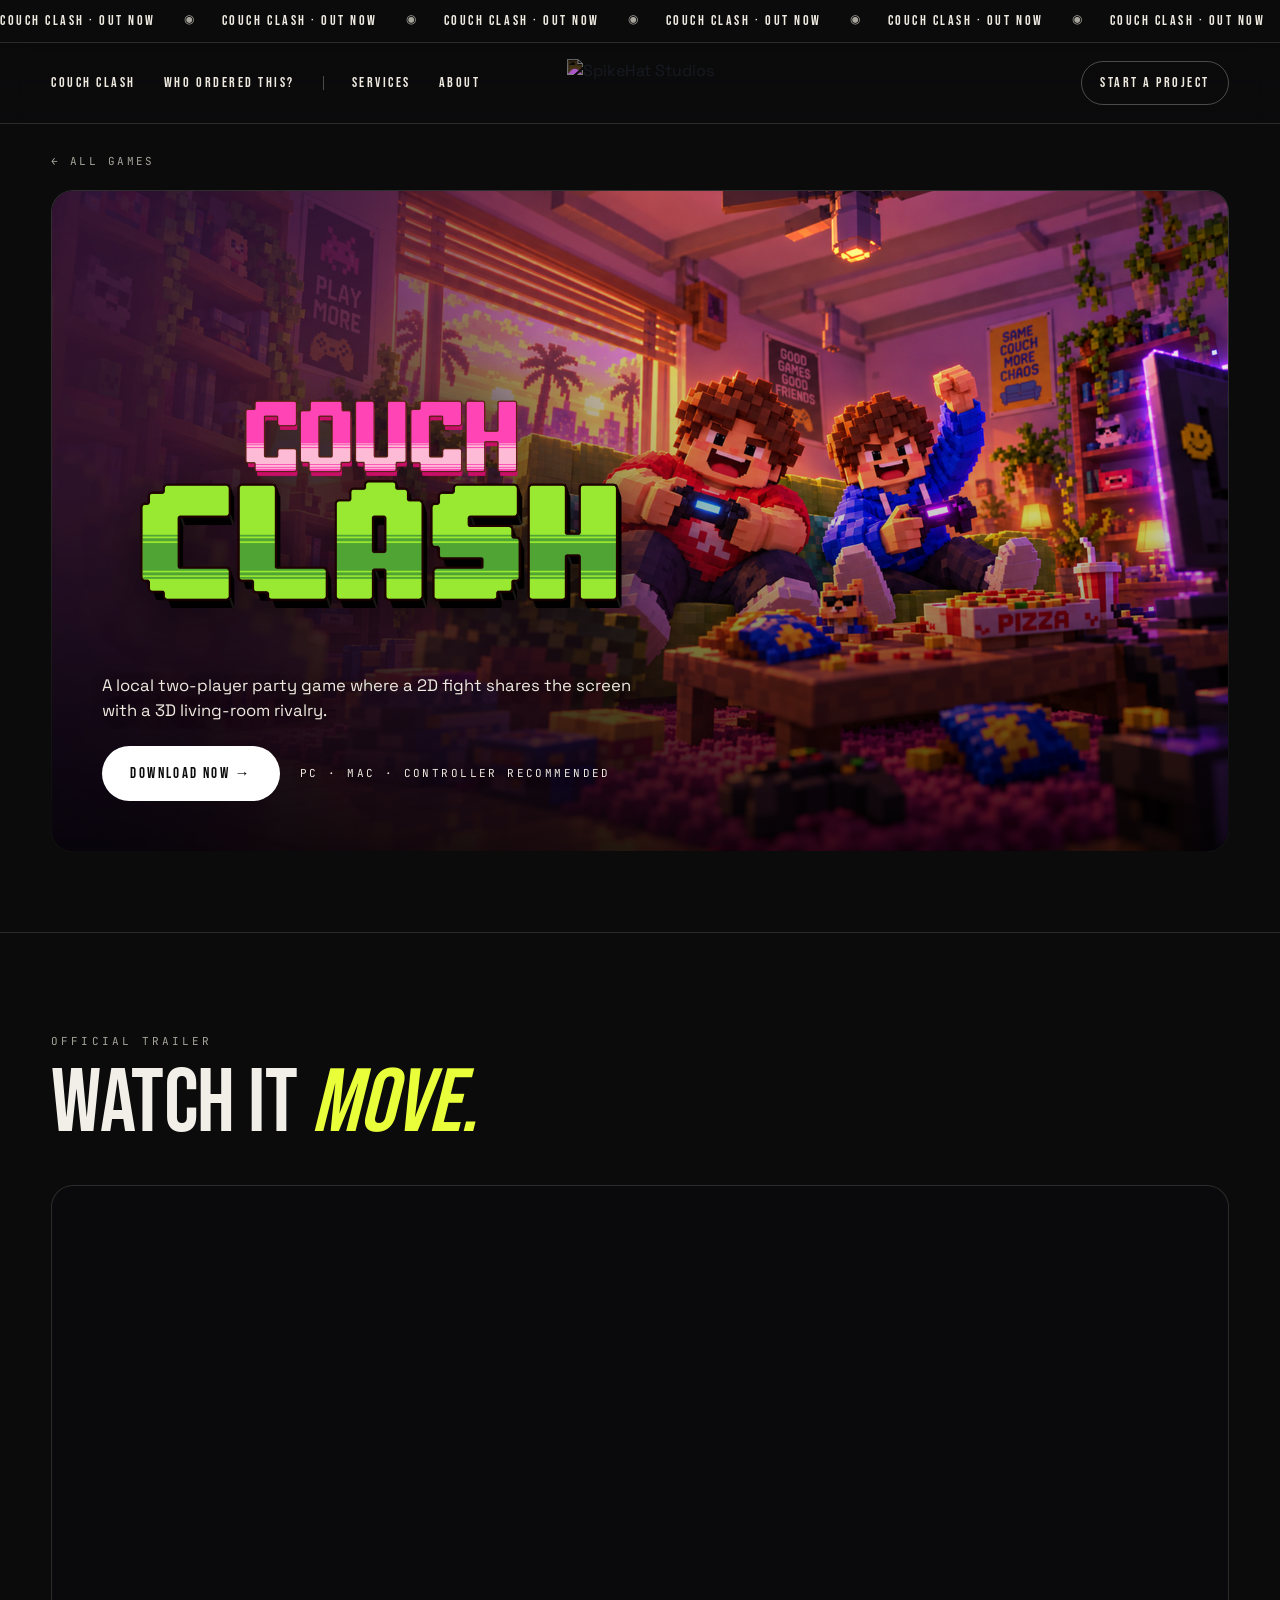
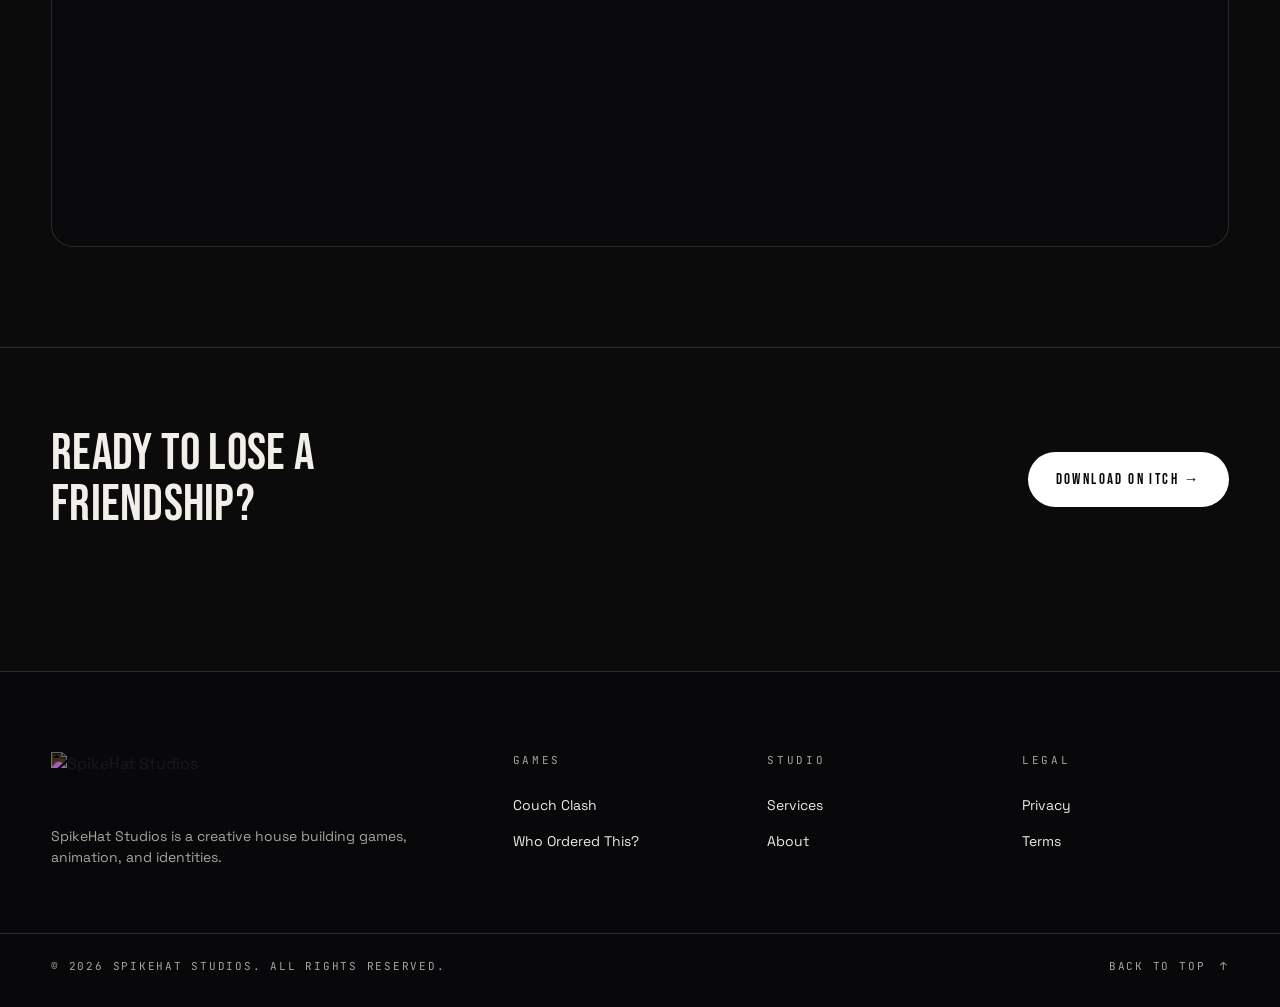
==== couch-clash.html @ 7072beeb "NEW-" ====
<!DOCTYPE html>
<html lang="en">
<head>
    <meta charset="UTF-8">
    <meta name="viewport" content="width=device-width, initial-scale=1.0">
    <meta name="description" content="Couch Clash — a local multiplayer party brawler by SpikeHat Studios.">
    <title>Couch Clash — SpikeHat Studios</title>
    <link rel="preconnect" href="https://fonts.googleapis.com">
    <link rel="preconnect" href="https://fonts.gstatic.com" crossorigin>
    <link href="https://fonts.googleapis.com/css2?family=Bebas+Neue&family=Space+Grotesk:wght@400;500;600;700&family=JetBrains+Mono:wght@400;500&display=swap" rel="stylesheet">
    <link rel="stylesheet" href="styles.css">
</head>
<body>

    <div class="marquee" aria-hidden="true">
        <div class="marquee-track">
            <span class="marquee-item">COUCH CLASH · OUT NOW</span><span class="marquee-eye">◉</span>
            <span class="marquee-item">COUCH CLASH · OUT NOW</span><span class="marquee-eye">◉</span>
            <span class="marquee-item">COUCH CLASH · OUT NOW</span><span class="marquee-eye">◉</span>
            <span class="marquee-item">COUCH CLASH · OUT NOW</span><span class="marquee-eye">◉</span>
            <span class="marquee-item">COUCH CLASH · OUT NOW</span><span class="marquee-eye">◉</span>
            <span class="marquee-item">COUCH CLASH · OUT NOW</span><span class="marquee-eye">◉</span>
            <span class="marquee-item">COUCH CLASH · OUT NOW</span><span class="marquee-eye">◉</span>
            <span class="marquee-item">COUCH CLASH · OUT NOW</span><span class="marquee-eye">◉</span>
        </div>
    </div>

    <header class="nav">
        <div class="nav-inner">
            <nav class="nav-left" aria-label="Primary">
                <a href="couch-clash.html">COUCH CLASH</a>
                <a href="who-ordered-this.html">WHO ORDERED THIS?</a>
                <span class="nav-divider" aria-hidden="true"></span>
                <a href="index.html#services">SERVICES</a>
                <a href="index.html#about">ABOUT</a>
            </nav>
            <a href="index.html" class="nav-logo" aria-label="SpikeHat Studios home">
                <img src="Image/SpikeHat_logo.png" alt="SpikeHat Studios">
            </a>
            <div class="nav-right">
                <a href="index.html#about" class="nav-cta">START A PROJECT</a>
                <button class="nav-burger" aria-label="Open menu" id="burger">
                    <span></span><span></span><span></span>
                </button>
            </div>
        </div>
    </header>

    <div class="mobile-menu" id="mobileMenu" aria-hidden="true">
        <button class="mobile-close" aria-label="Close menu" id="mobileClose">&times;</button>
        <nav>
            <a href="couch-clash.html">Couch Clash</a>
            <a href="who-ordered-this.html">Who Ordered This?</a>
            <a href="index.html#services">Services</a>
            <a href="index.html#about">About</a>
        </nav>
    </div>

    <main class="game-page">

        <a href="index.html" class="game-back">&larr; ALL GAMES</a>

        <section class="game-banner">
            <img src="Image/CouchClash.jpg" alt="Couch Clash key art" class="game-banner-img">
            <div class="game-banner-overlay">
                <div class="game-banner-inner">
                    <div class="game-banner-logo-wrap">
                        <img src="Image/CouchClashLogo.png" alt="Couch Clash" class="game-banner-logo">
                    </div>
                    <div class="game-banner-text">
                        <p class="game-banner-line">A local two-player party game where a 2D fight shares the screen with a 3D living-room rivalry.</p>
                        <div class="game-actions">
                            <a href="https://spikehatstudios.itch.io/couch-clash" target="_blank" rel="noopener" class="btn-pill">DOWNLOAD NOW &rarr;</a>
                            <span class="game-meta">PC · MAC · CONTROLLER RECOMMENDED</span>
                        </div>
                    </div>
                </div>
            </div>
        </section>

        <section class="game-trailer">
            <div class="wrap">
                <span class="section-tag">OFFICIAL TRAILER</span>
                <h2 class="section-title">WATCH IT <span class="italic">MOVE.</span></h2>
                <div class="video-frame">
                    <iframe src="https://www.youtube.com/embed/dQw4w9WgXcQ" title="Couch Clash Trailer" frameborder="0" allow="accelerometer; autoplay; clipboard-write; encrypted-media; gyroscope; picture-in-picture; web-share" allowfullscreen></iframe>
                </div>
            </div>
        </section>

        <section class="game-cta">
            <div class="wrap game-cta-inner">
                <h3>Ready to lose a friendship?</h3>
                <a href="https://spikehatstudios.itch.io/couch-clash" target="_blank" rel="noopener" class="btn-pill">DOWNLOAD ON ITCH &rarr;</a>
            </div>
        </section>

    </main>

    <footer class="foot">
        <div class="wrap foot-grid">
            <div class="foot-brand">
                <img src="Image/SpikeHat_logo.png" alt="SpikeHat Studios" class="foot-logo">
                <p>SpikeHat Studios is a creative house building games, animation, and identities.</p>
            </div>
            <div>
                <span class="foot-h">Games</span>
                <ul>
                    <li><a href="couch-clash.html">Couch Clash</a></li>
                    <li><a href="who-ordered-this.html">Who Ordered This?</a></li>
                </ul>
            </div>
            <div>
                <span class="foot-h">Studio</span>
                <ul>
                    <li><a href="index.html#services">Services</a></li>
                    <li><a href="index.html#about">About</a></li>
                </ul>
            </div>
            <div>
                <span class="foot-h">Legal</span>
                <ul>
                    <li><a href="#">Privacy</a></li>
                    <li><a href="#">Terms</a></li>
                </ul>
            </div>
        </div>
        <div class="wrap foot-bottom">
            <p>&copy; 2026 SpikeHat Studios. All rights reserved.</p>
            <a href="#top" class="foot-top">BACK TO TOP <span class="arr">&uarr;</span></a>
        </div>
    </footer>

    <script src="script.js"></script>
</body>
</html>
---- styles.css ----
/* ========= tokens ========= */
:root{
    --bg:#0b0b0c;
    --bg-2:#111113;
    --ink:#f2efe8;
    --ink-mute:#a7a49b;
    --line:rgba(242,239,232,.14);
    --line-strong:rgba(242,239,232,.28);
    --accent:#e8ff3a;
    --white:#ffffff;
    --off:#eeeae0;
    --radius:22px;
    --wrap:1360px;
    --gutter:clamp(20px,4vw,56px);
    --display:"Bebas Neue","Oswald","Arial Narrow",sans-serif;
    --sans:"Space Grotesk","Inter","Helvetica Neue",Arial,sans-serif;
    --mono:"JetBrains Mono",ui-monospace,SFMono-Regular,Menlo,monospace;
}

*{box-sizing:border-box;margin:0;padding:0}
html{scroll-behavior:smooth;-webkit-text-size-adjust:100%}
body{
    background:var(--bg);
    color:var(--ink);
    font-family:var(--sans);
    font-size:16px;
    line-height:1.55;
    -webkit-font-smoothing:antialiased;
    text-rendering:optimizeLegibility;
    overflow-x:hidden;
}
img{max-width:100%;display:block}
a{color:inherit;text-decoration:none}
button{font:inherit;color:inherit;background:none;border:0;cursor:pointer}
ul{list-style:none}
.sr{position:absolute;left:-9999px}
.italic{font-style:italic}

.wrap{max-width:var(--wrap);margin:0 auto;padding:0 var(--gutter)}

/* ========= marquee ========= */
.marquee{
    background:var(--bg);
    border-bottom:1px solid var(--line);
    overflow:hidden;
    padding:10px 0;
    position:sticky;top:0;z-index:60;
}
.marquee-track{
    display:flex;
    gap:28px;
    white-space:nowrap;
    animation:marquee 32s linear infinite;
    width:max-content;
}
.marquee-item{
    font-family:var(--display);
    font-size:14px;
    letter-spacing:.18em;
    color:var(--off);
}
.marquee-eye{color:var(--ink-mute);font-size:12px}
@keyframes marquee{to{transform:translateX(-50%)}}

/* ========= nav ========= */
.nav{
    position:sticky;top:34px;z-index:55;
    background:linear-gradient(180deg,rgba(11,11,12,.92),rgba(11,11,12,.72));
    backdrop-filter:blur(14px);
    -webkit-backdrop-filter:blur(14px);
    border-bottom:1px solid var(--line);
}
.nav-inner{
    max-width:var(--wrap);
    margin:0 auto;
    padding:16px var(--gutter);
    display:grid;
    grid-template-columns:1fr auto 1fr;
    align-items:center;
    gap:24px;
}
.nav-left, .nav-right{display:flex;align-items:center;gap:28px}
.nav-right{justify-content:flex-end}
.nav-left a, .nav-right a.nav-cta{
    font-family:var(--display);
    font-size:14px;
    letter-spacing:.18em;
    color:var(--off);
    position:relative;
    transition:color .2s ease;
}
.nav-left a:hover{color:var(--white)}
.nav-divider{width:1px;height:14px;background:var(--line-strong)}
.nav-logo img{height:48px;width:auto;filter:invert(1);mix-blend-mode:screen}
.nav-cta{
    padding:10px 18px;
    border:1px solid var(--line-strong);
    border-radius:999px;
    transition:background .2s ease,color .2s ease,border-color .2s ease;
}
.nav-cta:hover{background:var(--ink);color:var(--bg);border-color:var(--ink)}
.nav-burger{display:none;width:34px;height:34px;flex-direction:column;justify-content:center;gap:5px;align-items:center}
.nav-burger span{display:block;width:20px;height:1.5px;background:var(--off)}

/* ========= mobile menu ========= */
.mobile-menu{
    position:fixed;inset:0;z-index:100;
    background:var(--bg);
    display:none;
    padding:80px var(--gutter);
}
.mobile-menu.open{display:flex;flex-direction:column;gap:24px}
.mobile-menu nav{display:flex;flex-direction:column;gap:22px}
.mobile-menu a{font-family:var(--display);font-size:38px;letter-spacing:.04em}
.mobile-close{position:absolute;top:24px;right:24px;font-size:38px;line-height:1;color:var(--off)}

/* ========= hero ========= */
.hero{
    position:relative;
    min-height:calc(100dvh - 90px);
    display:flex;
    align-items:center;
    padding:120px var(--gutter) 100px;
    overflow:hidden;
    isolation:isolate;
}
.hero-bg{position:absolute;inset:0;z-index:-1;background:
    radial-gradient(1200px 700px at 78% 20%,rgba(232,255,58,.10),transparent 60%),
    radial-gradient(900px 600px at 12% 82%,rgba(255,90,60,.14),transparent 60%),
    linear-gradient(180deg,#0a0a0b 0%,#111114 100%);
}
.hero-noise{
    position:absolute;inset:0;
    background-image:url("data:image/svg+xml;utf8,<svg xmlns='http://www.w3.org/2000/svg' width='140' height='140'><filter id='n'><feTurbulence baseFrequency='0.9' numOctaves='2'/><feColorMatrix values='0 0 0 0 1  0 0 0 0 1  0 0 0 0 1  0 0 0 0.4 0'/></filter><rect width='140' height='140' filter='url(%23n)' opacity='0.35'/></svg>");
    mix-blend-mode:overlay;opacity:.35;pointer-events:none;
}
.hero-vignette{
    position:absolute;inset:0;
    background:radial-gradient(1000px 700px at 50% 40%,transparent 40%,rgba(0,0,0,.6) 100%);
    pointer-events:none;
}
.hero-content{max-width:var(--wrap);margin:0 auto;width:100%;position:relative;z-index:2}
.hero-eyebrow{
    font-family:var(--mono);
    font-size:12px;
    letter-spacing:.24em;
    color:var(--ink-mute);
    text-transform:uppercase;
    display:inline-block;
    padding:6px 12px;
    border:1px solid var(--line-strong);
    border-radius:999px;
    margin-bottom:28px;
}
.hero-title{
    font-family:var(--display);
    font-weight:400;
    line-height:.86;
    letter-spacing:-.005em;
    display:flex;
    flex-direction:column;
    gap:6px;
    text-transform:uppercase;
    font-size:clamp(72px,14vw,220px);
}
.hero-title span{display:block}
.hero-kicker{
    font-family:var(--sans);
    font-weight:700;
    font-size:clamp(14px,1.3vw,20px);
    letter-spacing:.28em;
    color:var(--off);
    margin-bottom:14px;
    line-height:1;
}
.hero-chrome{
    background:linear-gradient(180deg,#ffffff 0%,#f2f2f2 38%,#8a8a8a 100%);
    -webkit-background-clip:text;
    background-clip:text;
    -webkit-text-fill-color:transparent;
    color:transparent;
    text-shadow:0 2px 24px rgba(255,255,255,.08);
    letter-spacing:-.015em;
}
.hero-lede{
    max-width:52ch;
    color:var(--ink-mute);
    font-size:clamp(15px,1.2vw,18px);
    margin:36px 0 40px;
    line-height:1.6;
}
.btn-pill{
    display:inline-flex;align-items:center;gap:10px;
    background:var(--white);color:#0b0b0c;
    padding:16px 28px;
    border-radius:999px;
    font-family:var(--display);
    font-size:15px;letter-spacing:.16em;
    transition:transform .2s ease,background .2s ease;
}
.btn-pill:hover{transform:translateY(-1px);background:var(--accent);color:#0b0b0c}
.btn-pill.dark{background:var(--ink);color:var(--bg)}
.btn-pill.dark:hover{background:var(--accent)}

.hero-scroll{
    position:absolute;left:var(--gutter);bottom:38px;
    display:flex;align-items:center;gap:14px;
    font-family:var(--mono);font-size:11px;letter-spacing:.24em;color:var(--ink-mute);
}
.hero-scroll-line{width:60px;height:1px;background:var(--line-strong);position:relative;overflow:hidden}
.hero-scroll-line::after{content:"";position:absolute;left:0;top:0;bottom:0;width:20px;background:var(--off);animation:scrollTick 2.4s ease-in-out infinite}
@keyframes scrollTick{
    0%{transform:translateX(-100%)}
    100%{transform:translateX(300%)}
}

/* ========= intro ========= */
.intro{padding:120px 0;border-top:1px solid var(--line)}
.intro-copy{
    font-family:var(--display);
    font-size:clamp(28px,4.2vw,64px);
    line-height:1.05;
    letter-spacing:.005em;
    max-width:22ch;
    color:var(--off);
    text-transform:uppercase;
}

/* ========= section head ========= */
.section-head{display:flex;flex-direction:column;gap:14px;margin-bottom:56px}
.section-tag{
    font-family:var(--mono);
    font-size:11px;letter-spacing:.28em;color:var(--ink-mute);
    text-transform:uppercase;
}
.section-title{
    font-family:var(--display);
    font-weight:400;
    font-size:clamp(44px,7vw,110px);
    line-height:.9;
    letter-spacing:-.005em;
    text-transform:uppercase;
}
.section-title .italic{color:var(--accent);font-style:italic}

/* ========= work / folds ========= */
.work{padding:80px 0 140px;border-top:1px solid var(--line)}
.folds{
    display:grid;
    grid-template-columns:1fr 1fr;
    gap:28px;
}
.fold{
    position:relative;
    display:block;
    aspect-ratio:4/5;
    border:1px solid var(--line);
    border-radius:var(--radius);
    overflow:hidden;
    background:var(--bg-2);
    transition:transform .35s cubic-bezier(.16,1,.3,1),border-color .3s ease;
    isolation:isolate;
}
.fold:hover{transform:translateY(-4px);border-color:var(--line-strong)}
.fold-media{
    position:absolute;inset:0;
    overflow:hidden;
    background:#181820;
}
.fold-shape{position:absolute;inset:0;transition:transform .8s ease}
.fold:hover .fold-shape{transform:scale(1.06)}
.fold-poster{
    position:absolute;inset:0;
    width:100%;height:100%;
    object-fit:cover;object-position:center;
    transition:transform .8s ease;
    display:block;
}
.fold:hover .fold-poster{transform:scale(1.05)}
.shape-a{
    background:
        radial-gradient(600px 400px at 30% 30%,#5a3bff 0%,transparent 60%),
        radial-gradient(500px 400px at 80% 70%,#ff5a3c 0%,transparent 60%),
        linear-gradient(135deg,#1a1a24,#0d0d12);
}
.shape-b{
    background:
        radial-gradient(500px 400px at 70% 30%,#e8ff3a 0%,transparent 55%),
        radial-gradient(600px 400px at 20% 80%,#00c2b8 0%,transparent 60%),
        linear-gradient(135deg,#0f1418,#1a1a1c);
}
.fold-body{
    position:absolute;left:0;right:0;bottom:0;
    padding:clamp(60px,10%,120px) clamp(24px,4%,40px) clamp(24px,4%,32px);
    display:flex;flex-direction:column;gap:12px;
    background:linear-gradient(
        to top,
        rgba(0,0,0,.92) 0%,
        rgba(0,0,0,.78) 30%,
        rgba(0,0,0,.5) 65%,
        rgba(0,0,0,0) 100%
    );
    pointer-events:none;
}
.fold-body > *{pointer-events:auto}
.fold-badge{
    font-family:var(--display);font-size:13px;letter-spacing:.22em;
    text-transform:uppercase;font-weight:400;
    color:var(--accent);
    text-shadow:0 2px 10px rgba(0,0,0,.6);
}
.fold-b .fold-badge{color:#5cd3ff}
.fold-title{
    font-family:var(--display);font-weight:400;
    font-size:clamp(40px,5.2vw,76px);
    line-height:.92;letter-spacing:-.005em;
    text-transform:uppercase;
    color:var(--white);
    text-shadow:0 2px 14px rgba(0,0,0,.55);
}
.fold-tag{
    color:var(--off);max-width:38ch;font-size:15px;margin-bottom:6px;
    text-shadow:0 2px 10px rgba(0,0,0,.6);
}
.fold-cta{
    margin-top:2px;
    font-family:var(--display);font-size:14px;letter-spacing:.22em;
    display:inline-flex;align-items:center;gap:10px;
    color:#ff4fa3;
    text-shadow:0 2px 10px rgba(0,0,0,.6);
}
.fold-cta .arr{transition:transform .3s ease}
.fold:hover .fold-cta .arr{transform:translateX(6px)}

/* ========= services ========= */
.services{padding:100px 0 140px;border-top:1px solid var(--line)}
.svc-list{border-top:1px solid var(--line)}
.svc{
    display:grid;
    grid-template-columns:80px 1fr auto;
    gap:32px;
    align-items:baseline;
    padding:34px 0;
    border-bottom:1px solid var(--line);
    transition:padding .3s ease,background .3s ease;
}
.svc:hover{padding-left:14px;padding-right:14px;background:linear-gradient(90deg,rgba(232,255,58,.04),transparent)}
.svc-num{
    font-family:var(--mono);
    color:var(--ink-mute);font-size:12px;letter-spacing:.16em;
    padding-top:6px;
}
.svc h4{
    font-family:var(--display);font-weight:400;
    font-size:clamp(24px,2.6vw,40px);
    letter-spacing:.005em;line-height:1.05;
    text-transform:uppercase;margin-bottom:8px;
}
.svc p{color:var(--ink-mute);font-size:15px;max-width:60ch}
.svc-tags{
    font-family:var(--mono);font-size:11px;letter-spacing:.2em;
    color:var(--ink-mute);white-space:nowrap;
    padding-top:6px;
}

/* ========= join ========= */
.join{padding:120px 0;border-top:1px solid var(--line);background:linear-gradient(180deg,#0b0b0c,#101013)}
.join-inner{display:grid;grid-template-columns:1.4fr .6fr;gap:60px;align-items:end}
.join-title{
    font-family:var(--display);font-weight:400;
    font-size:clamp(56px,9vw,140px);
    line-height:.9;letter-spacing:-.005em;
    text-transform:uppercase;
    margin:14px 0 24px;
    display:flex;flex-direction:column;
}
.join-title .italic{color:var(--accent);font-style:italic}
.join-copy{color:var(--ink-mute);max-width:56ch;margin-bottom:32px;font-size:16px}
.arrow-inline{color:var(--accent)}
.join-form{
    display:flex;gap:0;
    border:1px solid var(--line-strong);
    border-radius:999px;
    padding:6px;
    background:rgba(255,255,255,.03);
    max-width:520px;
    flex-wrap:wrap;
}
.join-form input{
    flex:1;min-width:180px;
    background:transparent;border:0;color:var(--ink);
    padding:14px 20px;font-size:15px;font-family:var(--sans);
    outline:none;
}
.join-form input::placeholder{color:var(--ink-mute)}
.join-form button{
    background:var(--white);color:#0b0b0c;
    border-radius:999px;
    padding:12px 22px;
    font-family:var(--display);font-size:14px;letter-spacing:.16em;
    transition:background .2s ease;
}
.join-form button:hover{background:var(--accent)}
.join-msg{
    flex:0 0 100%;
    font-family:var(--mono);font-size:12px;color:var(--accent);
    padding:8px 20px 0;
}
.join-fine{margin-top:14px;font-size:12px;color:var(--ink-mute)}
.join-fine a{text-decoration:underline}
.join-counter{
    text-align:right;
    padding-bottom:6px;
}
.counter-num{
    display:block;
    font-family:var(--display);
    font-size:clamp(64px,8vw,120px);
    line-height:.9;letter-spacing:-.005em;
    color:var(--off);
}
.counter-lbl{
    font-family:var(--mono);font-size:11px;letter-spacing:.24em;
    color:var(--ink-mute);text-transform:uppercase;
}

/* ========= brands ========= */
.brands{
    padding:70px 0 100px;
    border-top:1px solid var(--line);
    background:#0a0a0b;
    overflow:hidden;
}
.brands .section-tag{display:block;margin-bottom:32px}
.brands-marquee{
    overflow:hidden;
    pointer-events:none;
    mask-image:linear-gradient(90deg,transparent 0,#000 8%,#000 92%,transparent 100%);
    -webkit-mask-image:linear-gradient(90deg,transparent 0,#000 8%,#000 92%,transparent 100%);
}
.brands-track{
    display:flex;align-items:center;
    gap:56px;
    width:max-content;
    animation:brandsScroll 32s linear infinite;
    will-change:transform;
}
.brand-logo{
    height:56px;width:180px;flex:none;
    object-fit:contain;object-position:center;
    pointer-events:none;
    user-select:none;
}
@keyframes brandsScroll{
    from{transform:translateX(0)}
    to{transform:translateX(-50%)}
}
@media (max-width:720px){
    .brand-logo{height:40px;width:130px}
    .brands-track{gap:36px;animation-duration:24s}
    .brands{padding:56px 0 80px}
}

/* ========= community ========= */
.community{padding:0 0 140px}
.community-grid{
    display:grid;grid-template-columns:1.4fr .8fr;gap:24px;
}
.comm-card{
    border:1px solid var(--line);
    border-radius:var(--radius);
    padding:44px 40px 40px;
    background:var(--bg-2);
    display:flex;flex-direction:column;gap:14px;
    transition:border-color .3s ease,transform .3s ease;
}
.comm-card:hover{border-color:var(--line-strong)}
.comm-card h3{
    font-family:var(--display);font-weight:400;
    font-size:clamp(30px,3.6vw,52px);
    line-height:1;letter-spacing:.005em;
    text-transform:uppercase;margin-top:6px;
}
.comm-card p{color:var(--ink-mute);max-width:44ch;font-size:15px;margin-bottom:14px}
.comm-primary{background:linear-gradient(135deg,#12121a,#0b0b0c)}
.comm-primary .btn-pill{align-self:flex-start}
.btn-ghost{
    align-self:flex-start;
    display:inline-flex;align-items:center;gap:10px;
    padding:14px 24px;
    border:1px solid var(--line-strong);
    border-radius:999px;
    font-family:var(--display);font-size:14px;letter-spacing:.18em;
    transition:background .2s ease,color .2s ease;
}
.btn-ghost:hover{background:var(--off);color:var(--bg)}
.btn-ghost .arr{transition:transform .3s ease}
.btn-ghost:hover .arr{transform:translateX(6px)}

/* ========= footer ========= */
.foot{border-top:1px solid var(--line);padding:80px 0 32px;background:#08080a}
.foot-grid{
    display:grid;grid-template-columns:1.6fr .8fr .8fr .8fr;gap:48px;
    padding-bottom:64px;border-bottom:1px solid var(--line);
}
.foot-brand p{color:var(--ink-mute);max-width:42ch;font-size:14px;margin-top:18px}
.foot-logo{height:56px;width:auto;filter:invert(1);mix-blend-mode:screen}
.foot-h{
    display:block;
    font-family:var(--mono);font-size:11px;letter-spacing:.24em;
    color:var(--ink-mute);text-transform:uppercase;
    margin-bottom:18px;
}
.foot li{padding:6px 0}
.foot li a{color:var(--off);font-size:14px;transition:color .2s ease}
.foot li a:hover{color:var(--accent)}
.foot-bottom{
    display:flex;justify-content:space-between;align-items:center;
    padding-top:24px;
    font-family:var(--mono);font-size:11px;letter-spacing:.16em;color:var(--ink-mute);
    text-transform:uppercase;
}
.foot-top{transition:color .2s ease}
.foot-top:hover{color:var(--accent)}
.foot-top .arr{margin-left:6px}

/* ========= responsive ========= */
@media (max-width:960px){
    .nav-inner{grid-template-columns:auto 1fr auto;gap:12px}
    .nav-left, .nav-right .nav-cta{display:none}
    .nav-burger{display:flex}
    .nav-logo img{height:30px}
    .marquee-item{font-size:12px}

    .folds{grid-template-columns:1fr}
    .svc{grid-template-columns:56px 1fr;gap:20px}
    .svc-tags{grid-column:2;padding-top:0}
    .join-inner{grid-template-columns:1fr;align-items:start;gap:40px}
    .join-counter{text-align:left}
    .community-grid{grid-template-columns:1fr}
    .foot-grid{grid-template-columns:1fr 1fr;gap:36px}
    .foot-bottom{flex-direction:column;gap:14px;align-items:flex-start}
    .hero{padding:100px var(--gutter) 80px;min-height:calc(100dvh - 70px)}
    .hero-scroll{display:none}
    .intro{padding:80px 0}
    .work,.services,.community{padding-bottom:96px}
}
@media (max-width:520px){
    .foot-grid{grid-template-columns:1fr}
    .fold-body{padding:22px 22px 26px}
    .comm-card{padding:32px 26px}
    .join-form{border-radius:22px;flex-direction:column;padding:10px}
    .join-form input{width:100%}
    .join-form button{width:100%}
}

/* ========= game page ========= */
.game-page{padding-top:24px}
.game-back{
    display:inline-block;
    margin:0 var(--gutter) 20px;
    font-family:var(--mono);font-size:11px;letter-spacing:.22em;
    color:var(--ink-mute);text-transform:uppercase;
    transition:color .2s ease;
}
.game-back:hover{color:var(--accent)}
.game-banner{
    position:relative;
    max-width:1600px;margin:0 auto;
    padding:0 var(--gutter);
    isolation:isolate;
}
.game-banner-img{
    width:100%;height:auto;
    border-radius:var(--radius);
    border:1px solid var(--line);
    display:block;
    aspect-ratio:16/9;object-fit:cover;
    background:#0f0f12;
}
.game-banner-overlay{
    position:absolute;
    inset:0 var(--gutter);
    border-radius:var(--radius);
    overflow:hidden;
    padding:clamp(28px,4vw,56px);
    background:linear-gradient(
        to top,
        rgba(0,0,0,.78) 0%,
        rgba(0,0,0,.55) 22%,
        rgba(0,0,0,.15) 55%,
        rgba(0,0,0,0) 90%
    );
    pointer-events:none;
}
.game-banner-inner{
    position:absolute;
    inset:clamp(28px,4vw,56px);
    display:flex;flex-direction:column;
    justify-content:flex-end;
    gap:14px;
    pointer-events:none;
}
.game-banner-logo-wrap{
    display:flex;justify-content:flex-start;
    pointer-events:auto;
}
.game-banner-logo{
    width:auto;
    max-width:min(52%, 700px);
    max-height:clamp(200px,28vw,350px);
    object-fit:contain;
    object-position:left bottom;
    filter:drop-shadow(0 8px 24px rgba(0,0,0,.5));
    display:block;
}
.game-banner-text{
    max-width:min(52%, 720px);
    display:flex;flex-direction:column;gap:22px;
    pointer-events:auto;
}
.game-banner-line{
    font-size:clamp(15px,1.3vw,20px);
    color:var(--off);
    line-height:1.5;
    max-width:52ch;
    text-shadow:0 2px 12px rgba(0,0,0,.7);
}
.game-actions{
    display:flex;align-items:center;gap:20px;flex-wrap:wrap;
}
.game-actions .btn-pill{padding:16px 28px;font-size:15px}
.game-meta{
    font-family:var(--mono);font-size:11px;letter-spacing:.22em;
    color:var(--off);text-transform:uppercase;
    text-shadow:0 2px 8px rgba(0,0,0,.7);
}

.game-trailer{padding:100px 0;border-top:1px solid var(--line);margin-top:80px}
.game-trailer .section-head, .game-trailer .section-tag, .game-trailer .section-title{margin-bottom:0}
.game-trailer .section-tag{display:block;margin-bottom:14px}
.game-trailer .section-title{margin-bottom:40px}
.video-frame{
    position:relative;
    width:100%;
    aspect-ratio:16/9;
    border-radius:var(--radius);
    overflow:hidden;
    border:1px solid var(--line);
    background:#0a0a0c;
}
.video-frame iframe{
    position:absolute;inset:0;
    width:100%;height:100%;border:0;
}

.game-cta{padding:80px 0 140px;border-top:1px solid var(--line)}
.game-cta-inner{
    display:flex;justify-content:space-between;align-items:center;gap:32px;flex-wrap:wrap;
}
.game-cta h3{
    font-family:var(--display);font-weight:400;
    font-size:clamp(32px,4vw,56px);
    text-transform:uppercase;letter-spacing:.005em;line-height:1;
    max-width:22ch;
}

@media (max-width:820px){
    .game-banner-overlay{
        position:relative;
        inset:auto;
        padding:26px 6px 6px;
        background:none;
        margin-top:4px;
    }
    .game-banner-inner{
        position:static;
        inset:auto;
        display:flex;flex-direction:column;gap:22px;
    }
    .game-banner-logo-wrap{
        flex:none;
        padding-bottom:0;
    }
    .game-banner-logo{
        position:static;
        transform:none;
        height:auto;
        max-height:140px;
        max-width:100%;
    }
    .game-banner-text{
        position:static;
        max-width:100%;
    }
    .game-banner-line{text-shadow:none;color:var(--ink-mute)}
    .game-meta{text-shadow:none}
    .game-trailer{padding:60px 0;margin-top:40px}
    .game-cta{padding:60px 0 100px}
}

/* ========= reveal ========= */
.reveal{opacity:0;transform:translateY(24px);transition:opacity .8s cubic-bezier(.16,1,.3,1),transform .8s cubic-bezier(.16,1,.3,1)}
.reveal.is-in{opacity:1;transform:translateY(0)}

/* ========= reduced motion ========= */
@media (prefers-reduced-motion:reduce){
    .hero-scroll-line::after{animation:none!important}
    .reveal{opacity:1!important;transform:none!important;transition:none!important}
}
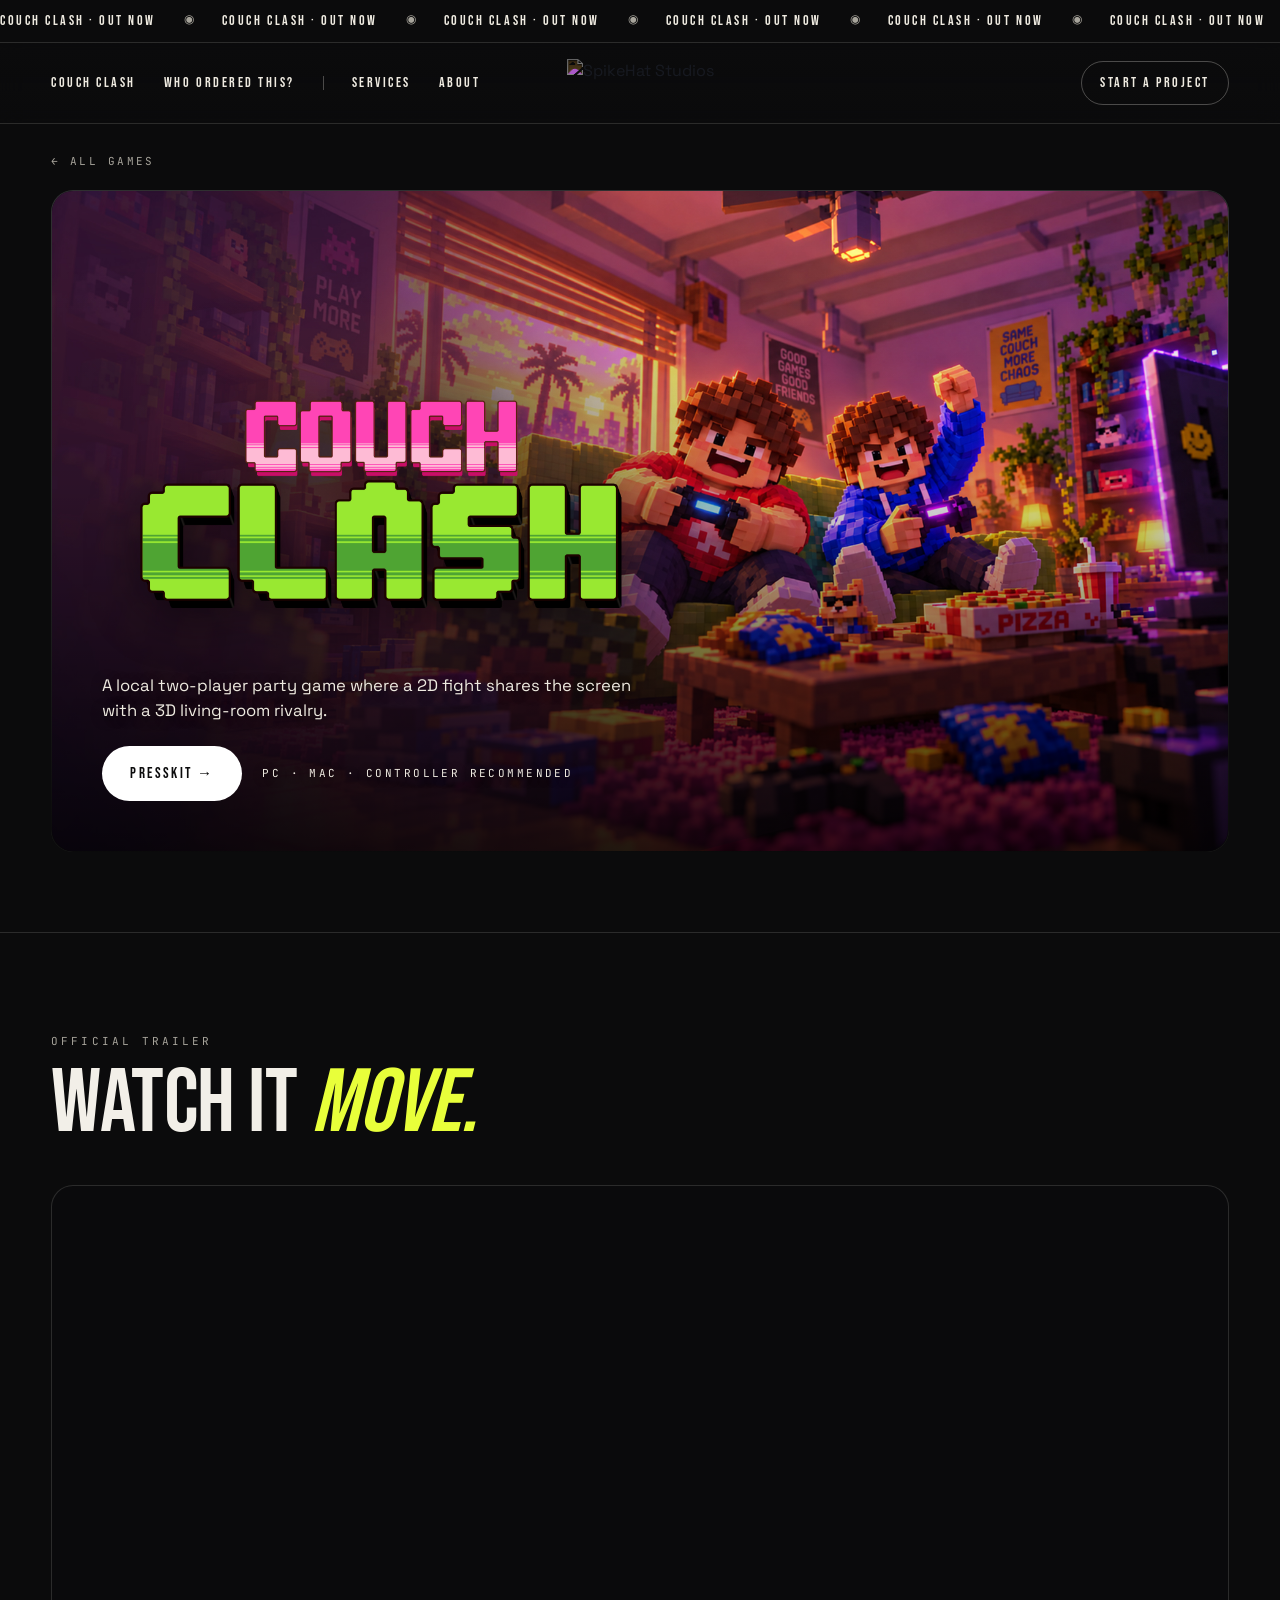
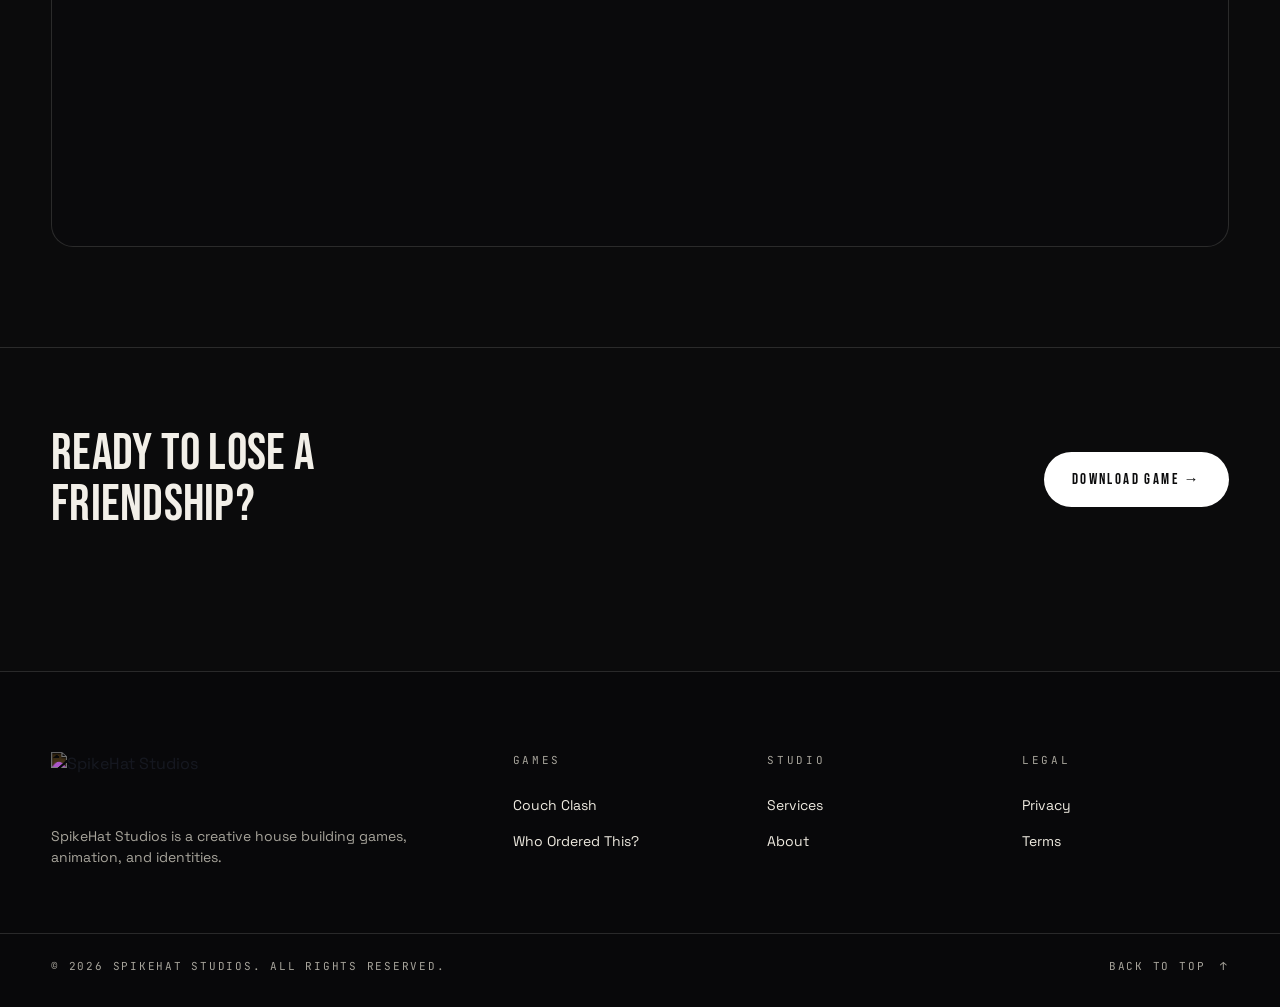
==== commit 3a1a191c: "update" ====
--- a/couch-clash.html
+++ b/couch-clash.html
@@ -70,7 +70,7 @@
                     <div class="game-banner-text">
                         <p class="game-banner-line">A local two-player party game where a 2D fight shares the screen with a 3D living-room rivalry.</p>
                         <div class="game-actions">
-                            <a href="https://spikehatstudios.itch.io/couch-clash" target="_blank" rel="noopener" class="btn-pill">DOWNLOAD NOW &rarr;</a>
+                            <a href="https://drive.google.com/drive/folders/1UmPB9lQm3gz9DGynf6bHESFr48hCXi80?usp=drive_link" target="_blank" rel="noopener" class="btn-pill">PRESSKIT &rarr;</a>
                             <span class="game-meta">PC · MAC · CONTROLLER RECOMMENDED</span>
                         </div>
                     </div>
@@ -91,7 +91,7 @@
         <section class="game-cta">
             <div class="wrap game-cta-inner">
                 <h3>Ready to lose a friendship?</h3>
-                <a href="https://spikehatstudios.itch.io/couch-clash" target="_blank" rel="noopener" class="btn-pill">DOWNLOAD ON ITCH &rarr;</a>
+                <a href="https://spikehatstudios.itch.io/couch-clash" target="_blank" rel="noopener" class="btn-pill">DOWNLOAD GAME &rarr;</a>
             </div>
         </section>
 
--- a/styles.css
+++ b/styles.css
@@ -128,6 +128,14 @@
     radial-gradient(1200px 700px at 78% 20%,rgba(232,255,58,.10),transparent 60%),
     radial-gradient(900px 600px at 12% 82%,rgba(255,90,60,.14),transparent 60%),
     linear-gradient(180deg,#0a0a0b 0%,#111114 100%);
+}
+.hero-video{
+    position:absolute;inset:0;
+    width:100%;height:100%;
+    object-fit:cover;object-position:center;
+    z-index:-1;
+    opacity:.75;
+    pointer-events:none;
 }
 .hero-noise{
     position:absolute;inset:0;
